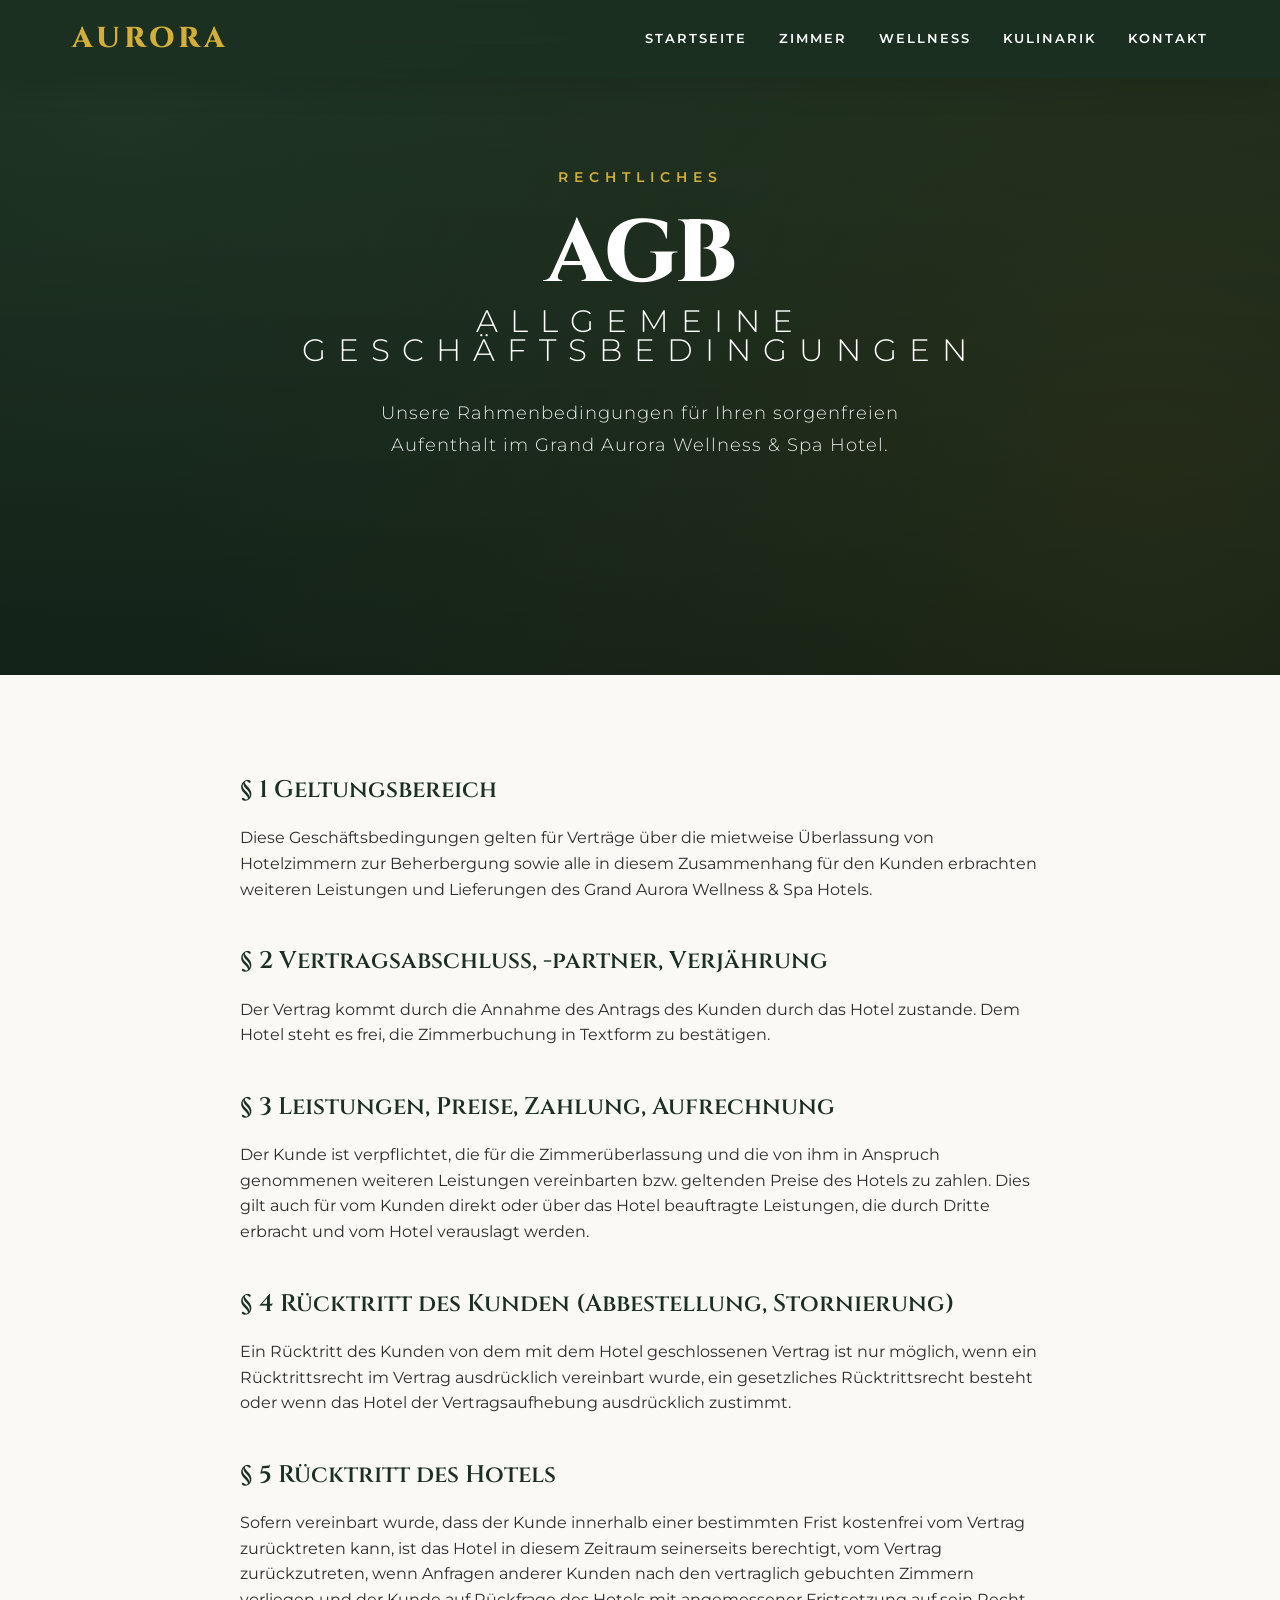
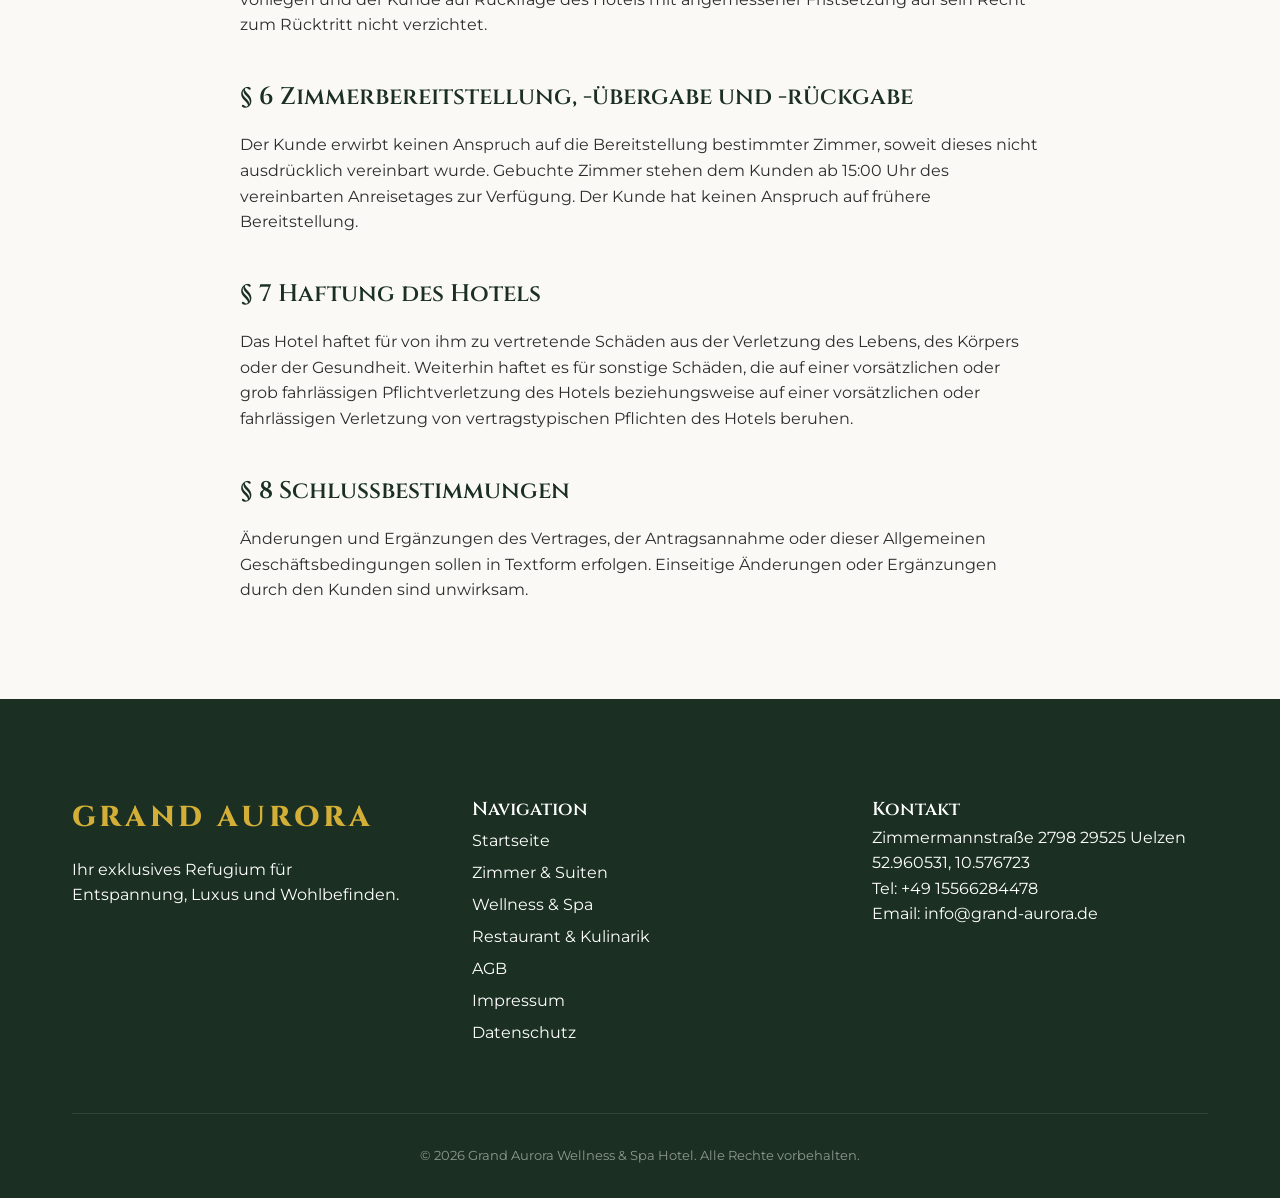
==== agb.html @ c6004ef4 "Refactor: Enhance wellness page, contact form, and global footer consistency" ====
<!DOCTYPE html>
<html lang="de">

<head>
    <meta charset="UTF-8">
    <meta name="viewport" content="width=device-width, initial-scale=1.0">
    <title>AGB | Grand Aurora Wellness & Spa Hotel</title>
    <link rel="stylesheet" href="index.css">
    <link rel="icon" href="favicon.png" type="image/png">
</head>

<body>
    <header id="main-header" class="scrolled">
        <div class="container nav-container">
            <a href="index.html" class="logo">Aurora</a>
            <nav class="nav-links">
                <a href="index.html">Startseite</a>
                <a href="rooms.html">Zimmer</a>
                <a href="spa.html">Wellness</a>
                <a href="dining.html">Kulinarik</a>
                <a href="contact.html">Kontakt</a>
            </nav>
        </div>
    </header>

    <main>
        <section class="modern-hero">
            <div class="hero-visual-bg" style="background-image: url('hotel_lobby_luxury.png');"></div>
            <div class="modern-hero-content">
                <span class="hero-tagline">Rechtliches</span>
                <h1 class="hero-title-main">AGB<span>Allgemeine Geschäftsbedingungen</span></h1>
                <p class="hero-description-creative">Unsere Rahmenbedingungen für Ihren sorgenfreien Aufenthalt im Grand Aurora Wellness & Spa Hotel.</p>
            </div>
        </section>

        <section class="section container">
            <div class="fade-up" style="max-width: 800px; margin: 0 auto;">
                <h2 style="margin-bottom: var(--spacing-sm); color: var(--primary-color);">§ 1 Geltungsbereich</h2>
                <p>Diese Geschäftsbedingungen gelten für Verträge über die mietweise Überlassung von Hotelzimmern zur Beherbergung sowie alle in diesem Zusammenhang für den Kunden erbrachten weiteren Leistungen und Lieferungen des Grand Aurora Wellness & Spa Hotels.</p>

                <h2 style="margin: 2.5rem 0 1rem; color: var(--primary-color);">§ 2 Vertragsabschluss, -partner, Verjährung</h2>
                <p>Der Vertrag kommt durch die Annahme des Antrags des Kunden durch das Hotel zustande. Dem Hotel steht es frei, die Zimmerbuchung in Textform zu bestätigen.</p>

                <h2 style="margin: 2.5rem 0 1rem; color: var(--primary-color);">§ 3 Leistungen, Preise, Zahlung, Aufrechnung</h2>
                <p>Der Kunde ist verpflichtet, die für die Zimmerüberlassung und die von ihm in Anspruch genommenen weiteren Leistungen vereinbarten bzw. geltenden Preise des Hotels zu zahlen. Dies gilt auch für vom Kunden direkt oder über das Hotel beauftragte Leistungen, die durch Dritte erbracht und vom Hotel verauslagt werden.</p>

                <h2 style="margin: 2.5rem 0 1rem; color: var(--primary-color);">§ 4 Rücktritt des Kunden (Abbestellung, Stornierung)</h2>
                <p>Ein Rücktritt des Kunden von dem mit dem Hotel geschlossenen Vertrag ist nur möglich, wenn ein Rücktrittsrecht im Vertrag ausdrücklich vereinbart wurde, ein gesetzliches Rücktrittsrecht besteht oder wenn das Hotel der Vertragsaufhebung ausdrücklich zustimmt.</p>

                <h2 style="margin: 2.5rem 0 1rem; color: var(--primary-color);">§ 5 Rücktritt des Hotels</h2>
                <p>Sofern vereinbart wurde, dass der Kunde innerhalb einer bestimmten Frist kostenfrei vom Vertrag zurücktreten kann, ist das Hotel in diesem Zeitraum seinerseits berechtigt, vom Vertrag zurückzutreten, wenn Anfragen anderer Kunden nach den vertraglich gebuchten Zimmern vorliegen und der Kunde auf Rückfrage des Hotels mit angemessener Fristsetzung auf sein Recht zum Rücktritt nicht verzichtet.</p>

                <h2 style="margin: 2.5rem 0 1rem; color: var(--primary-color);">§ 6 Zimmerbereitstellung, -übergabe und -rückgabe</h2>
                <p>Der Kunde erwirbt keinen Anspruch auf die Bereitstellung bestimmter Zimmer, soweit dieses nicht ausdrücklich vereinbart wurde. Gebuchte Zimmer stehen dem Kunden ab 15:00 Uhr des vereinbarten Anreisetages zur Verfügung. Der Kunde hat keinen Anspruch auf frühere Bereitstellung.</p>

                <h2 style="margin: 2.5rem 0 1rem; color: var(--primary-color);">§ 7 Haftung des Hotels</h2>
                <p>Das Hotel haftet für von ihm zu vertretende Schäden aus der Verletzung des Lebens, des Körpers oder der Gesundheit. Weiterhin haftet es für sonstige Schäden, die auf einer vorsätzlichen oder grob fahrlässigen Pflichtverletzung des Hotels beziehungsweise auf einer vorsätzlichen oder fahrlässigen Verletzung von vertragstypischen Pflichten des Hotels beruhen.</p>
                
                <h2 style="margin: 2.5rem 0 1rem; color: var(--primary-color);">§ 8 Schlussbestimmungen</h2>
                <p>Änderungen und Ergänzungen des Vertrages, der Antragsannahme oder dieser Allgemeinen Geschäftsbedingungen sollen in Textform erfolgen. Einseitige Änderungen oder Ergänzungen durch den Kunden sind unwirksam.</p>
            </div>
        </section>
    </main>

    <footer>
        <div class="container">
            <div class="footer-grid">
                <div class="footer-info">
                    <h3 class="logo">GRAND AURORA</h3>
                    <p>Ihr exklusives Refugium für Entspannung, Luxus und Wohlbefinden.</p>
                </div>
                <div>
                    <h3>Navigation</h3>
                    <ul style="line-height: 2;">
                        <li><a href="index.html">Startseite</a></li>
                        <li><a href="rooms.html">Zimmer & Suiten</a></li>
                        <li><a href="spa.html">Wellness & Spa</a></li>
                        <li><a href="dining.html">Restaurant & Kulinarik</a></li>
                        <li><a href="agb.html">AGB</a></li>
                        <li><a href="impressum.html">Impressum</a></li>
                        <li><a href="datenschutz.html">Datenschutz</a></li>
                    </ul>
                </div>
                <div>
                    <h3>Kontakt</h3>
                    <p>Zimmermannstraße 2798 29525 Uelzen 52.960531, 10.576723</p>
                    <p>Tel: +49 15566284478</p>
                    <p>Email: info@grand-aurora.de</p>
                </div>
            </div>
            <div class="copyright">
                &copy; 2026 Grand Aurora Wellness & Spa Hotel. Alle Rechte vorbehalten.
            </div>
        </div>
    </footer>

    <script>
        const observer = new IntersectionObserver((entries) => {
            entries.forEach(entry => {
                if (entry.isIntersecting) {
                    entry.target.classList.add('visible');
                }
            });
        }, { threshold: 0.1 });

        document.querySelectorAll('.fade-up').forEach(el => observer.observe(el));
    </script>
</body>

</html>
---- index.css ----
@import url('https://fonts.googleapis.com/css2?family=Cinzel:wght@400..900&family=Playfair+Display:ital,wght@0,400..900;1,400..900&family=Montserrat:ital,wght@0,100..900;1,100..900&display=swap');

:root {
    /* Color Palette */
    --primary-color: #1B3022;      /* Deep Aurora Green */
    --secondary-color: #D4AF37;    /* Classic Gold */
    --bg-color: #FAF9F6;           /* Off-White / Creme */
    --accent-color: #2C4A34;       /* Forest Green */
    --text-color: #2D2D2D;
    --text-light: #666666;
    --white: #FFFFFF;
    
    /* Typography */
    --font-heading: 'Cinzel', serif;
    --font-body: 'Montserrat', sans-serif;
    
    /* Spacing & Transitions */
    --spacing-xs: 0.5rem;
    --spacing-sm: 1rem;
    --spacing-md: 2rem;
    --spacing-lg: 4rem;
    --spacing-xl: 6rem;
    --transition: all 0.4s cubic-bezier(0.165, 0.84, 0.44, 1);
    --glass-bg: rgba(255, 255, 255, 0.1);
    --glass-border: rgba(255, 255, 255, 0.2);
}

* {
    margin: 0;
    padding: 0;
    box-sizing: border-box;
}

html {
    scroll-behavior: smooth;
}

body {
    background-color: var(--bg-color);
    color: var(--text-color);
    font-family: var(--font-body);
    line-height: 1.6;
    overflow-x: hidden;
}

h1, h2, h3, h4, .serif {
    font-family: var(--font-heading);
    font-weight: 600;
}

a {
    text-decoration: none;
    color: inherit;
    transition: var(--transition);
}

ul {
    list-style: none;
}

img {
    max-width: 100%;
    display: block;
}

/* Reusable Layout Components */
.container {
    max-width: 1200px;
    margin: 0 auto;
    padding: 0 var(--spacing-md);
}

.section {
    padding: var(--spacing-xl) 0;
}

/* Premium Button Style */
.btn {
    display: inline-block;
    padding: 1rem 2.5rem;
    font-family: var(--font-body);
    font-weight: 600;
    text-transform: uppercase;
    letter-spacing: 2px;
    border: 1px solid var(--secondary-color);
    background: transparent;
    color: var(--text-color);
    cursor: pointer;
    transition: var(--transition);
    position: relative;
    overflow: hidden;
    z-index: 1;
}

.btn::before {
    content: '';
    position: absolute;
    top: 0;
    left: -100%;
    width: 100%;
    height: 100%;
    background: var(--secondary-color);
    transition: var(--transition);
    z-index: -1;
}

.btn:hover {
    color: var(--white);
}

.btn:hover::before {
    left: 0;
}

.btn-primary {
    background: var(--primary-color);
    color: var(--white);
    border-color: var(--primary-color);
}

.btn-primary::before {
    background: var(--secondary-color);
}

/* Navigation Styles - Redesigned */
header {
    position: fixed;
    top: 0;
    left: 0;
    width: 100%;
    z-index: 1000;
    background: transparent;
    transition: var(--transition);
    padding: var(--spacing-md) 0;
}

header.scrolled {
    background: rgba(27, 48, 34, 0.9);
    backdrop-filter: blur(20px);
    -webkit-backdrop-filter: blur(20px);
    padding: var(--spacing-sm) 0;
    box-shadow: 0 10px 30px rgba(0,0,0,0.1);
}

.nav-container {
    display: flex;
    justify-content: space-between;
    align-items: center;
}

.logo {
    font-family: var(--font-heading);
    font-size: 1.8rem;
    font-weight: 800;
    color: var(--secondary-color);
    letter-spacing: 4px;
    text-transform: uppercase;
}

.nav-links {
    display: flex;
    gap: var(--spacing-md);
    align-items: center;
}

.nav-links a {
    color: var(--white);
    font-size: 0.8rem;
    font-weight: 600;
    letter-spacing: 2px;
    text-transform: uppercase;
    position: relative;
    padding: 5px 0;
}

/* Removed nav-cta and btn-nav styles */

/* --- Modern Creative Hero (Aurora Luminescence) --- */
.modern-hero {
    height: 75vh;
    display: flex;
    align-items: center;
    justify-content: center;
    position: relative;
    color: var(--white);
    overflow: hidden;
    background-color: var(--primary-color);
}

/* Dynamic Aurora Background */
.modern-hero::before {
    content: '';
    position: absolute;
    top: -50%;
    left: -50%;
    width: 200%;
    height: 200%;
    background: radial-gradient(circle at 30% 30%, rgba(44, 74, 52, 0.8) 0%, transparent 50%),
                radial-gradient(circle at 70% 60%, rgba(212, 175, 55, 0.15) 0%, transparent 50%),
                radial-gradient(circle at 40% 80%, rgba(27, 48, 34, 0.9) 0%, transparent 60%);
    animation: aurora-flow 20s infinite alternate ease-in-out;
    z-index: 1;
}

@keyframes aurora-flow {
    0% { transform: rotate(0deg) scale(1); }
    100% { transform: rotate(5deg) scale(1.1); }
}

.modern-hero::after {
    content: '';
    position: absolute;
    top: 0;
    left: 0;
    width: 100%;
    height: 100%;
    background: linear-gradient(to bottom, rgba(0,0,0,0.2), rgba(0,0,0,0.4));
    z-index: 2;
}

.hero-visual-bg {
    position: absolute;
    top: 0;
    left: 0;
    width: 100%;
    height: 100%;
    background-size: cover;
    background-position: center;
    z-index: 0;
    opacity: 0.6;
    filter: brightness(0.8);
    transition: transform 8s ease-out;
}

.modern-hero:hover .hero-visual-bg {
    transform: scale(1.05);
}

.modern-hero-content {
    position: relative;
    z-index: 10;
    text-align: center;
    max-width: 1000px;
    padding: var(--spacing-md);
}

.hero-tagline {
    font-family: var(--font-body);
    font-size: 0.9rem;
    font-weight: 600;
    letter-spacing: 6px;
    text-transform: uppercase;
    color: var(--secondary-color);
    margin-bottom: 1.5rem;
    display: block;
    animation: fadeInDown 1s ease;
}

.hero-title-main {
    font-size: clamp(3rem, 8vw, 5.5rem);
    line-height: 0.95;
    margin-bottom: 2rem;
    text-transform: uppercase;
    letter-spacing: -2px;
    font-weight: 800;
}

.hero-title-main span {
    display: block;
    font-family: var(--font-body);
    font-weight: 300;
    font-size: 0.35em;
    letter-spacing: 12px;
    margin-top: 10px;
}

.hero-description-creative {
    font-size: 1.1rem;
    max-width: 600px;
    margin: 0 auto 3rem;
    font-weight: 300;
    letter-spacing: 1px;
    opacity: 0.9;
    line-height: 1.8;
}

/* Hero Particles Decoration */
.hero-deco {
    position: absolute;
    width: 100%;
    height: 100%;
    pointer-events: none;
    z-index: 3;
}

.particle {
    position: absolute;
    background: var(--white);
    border-radius: 50%;
    opacity: 0.3;
}

@keyframes fadeInDown {
    from { opacity: 0; transform: translateY(-20px); }
    to { opacity: 1; transform: translateY(0); }
}

/* Animations */
.fade-up {
    opacity: 0;
    transform: translateY(30px);
    transition: var(--transition);
}

.fade-up.visible {
    opacity: 1;
    transform: translateY(0);
}

/* Footer */
footer {
    background: var(--primary-color);
    color: var(--white);
    padding: var(--spacing-xl) 0 var(--spacing-md);
}

.footer-grid {
    display: grid;
    grid-template-columns: repeat(auto-fit, minmax(200px, 1fr));
    gap: var(--spacing-lg);
    margin-bottom: var(--spacing-lg);
}

.footer-info h3 {
    color: var(--secondary-color);
    margin-bottom: var(--spacing-sm);
}

.copyright {
    text-align: center;
    border-top: 1px solid rgba(255,255,255,0.1);
    padding-top: var(--spacing-md);
    font-size: 0.8rem;
    color: rgba(255,255,255,0.5);
}

/* Mobile Responsiveness */
@media (max-width: 992px) {
    .container {
        padding: 0 var(--spacing-sm);
    }
    
    .hero h1 {
        font-size: 3rem;
    }
    
    .section {
        padding: var(--spacing-lg) 0;
    }
}

@media (max-width: 768px) {
    .nav-links {
        display: none; /* In a real app, implement hamburger menu here */
    }
    
    .hero h1 {
        font-size: 2.5rem;
    }
    
    h2 {
        font-size: 2rem !important;
    }
    
    /* Responsive Grids */
    div[style*="grid-template-columns: 1fr 1fr"],
    div[style*="grid-template-columns: 1fr 1.2fr"],
    .room-card,
    .contact-grid {
        grid-template-columns: 1fr !important;
        gap: var(--spacing-md) !important;
        direction: ltr !important;
    }
    
    .room-card div:nth-child(even) .room-info {
        direction: ltr !important;
    }

    img[style*="box-shadow: 20px 20px 0 var(--secondary-color)"] {
        box-shadow: 10px 10px 0 var(--secondary-color) !important;
    }
    
    .dining-layout {
        display: block !important;
    }
    
    .menu-preview {
        margin-top: var(--spacing-md);
        padding: var(--spacing-md);
    }
}

/* --- Interactive 3D Highlight Cards --- */
.highlights-grid {
    display: grid;
    grid-template-columns: repeat(auto-fit, minmax(300px, 1fr));
    gap: var(--spacing-lg);
    margin-top: var(--spacing-lg);
    perspective: 1200px;
}

.card-tilt-wrapper {
    position: relative;
    height: 400px;
    cursor: pointer;
}

.card-tilt {
    position: relative;
    width: 100%;
    height: 100%;
    background-size: cover;
    background-position: center;
    border-radius: 4px;
    transform-style: preserve-3d;
    transition: transform 0.1s ease, box-shadow 0.4s ease;
    display: flex;
    flex-direction: column;
    justify-content: flex-end;
    padding: var(--spacing-md);
    overflow: hidden;
    box-shadow: 0 15px 35px rgba(0,0,0,0.2);
}

.card-tilt::before {
    content: '';
    position: absolute;
    top: 0; left: 0; width: 100%; height: 100%;
    background: linear-gradient(to top, rgba(27, 48, 34, 0.9) 0%, rgba(27, 48, 34, 0.2) 60%, transparent 100%);
    z-index: 1;
}

.card-tilt-content {
    position: relative;
    z-index: 2;
    transform: translateZ(50px); /* 3D pop effect */
    color: var(--white);
}

.card-tilt-content h3 {
    color: var(--secondary-color);
    margin-bottom: 0.5rem;
    font-size: 1.5rem;
}

.card-tilt:hover {
    box-shadow: 0 30px 60px rgba(0,0,0,0.4), 0 0 40px rgba(212, 175, 55, 0.2);
}

/* Info Popup Styling */
.card-popup-overlay {
    position: fixed;
    top: 0; left: 0; width: 100%; height: 100%;
    background: rgba(0, 0, 0, 0.8);
    backdrop-filter: blur(8px);
    display: flex;
    align-items: center;
    justify-content: center;
    z-index: 2000;
    opacity: 0;
    visibility: hidden;
    transition: all 0.4s ease;
}

.card-popup-overlay.active {
    opacity: 1;
    visibility: visible;
}

.card-popup {
    background: var(--bg-color);
    padding: var(--spacing-lg);
    border-radius: 2px;
    max-width: 500px;
    width: 90%;
    text-align: center;
    position: relative;
    border-top: 4px solid var(--secondary-color);
    transform: translateY(30px);
    transition: transform 0.4s ease;
}

.card-popup-overlay.active .card-popup {
    transform: translateY(0);
}

.card-popup h3 {
    color: var(--primary-color);
    margin-bottom: 1rem;
    font-size: 2rem;
}

.card-popup p {
    margin-bottom: 2rem;
    color: var(--text-color);
}

.card-popup .btn {
    padding: 0.8rem 2rem;
}

/* --- Kulinarische Kunst Creative Redesign --- */
.creative-dining-section {
    position: relative;
    overflow: hidden;
    padding: var(--spacing-xl) 0;
    background: linear-gradient(135deg, #ffffff 0%, #faf9f6 100%);
}

.creative-dining-layout {
    display: grid;
    grid-template-columns: 1fr 1fr;
    gap: var(--spacing-xl);
    align-items: center;
}

@media (max-width: 992px) {
    .creative-dining-layout {
        grid-template-columns: 1fr;
    }
}

.dining-content-wrapper {
    position: relative;
    z-index: 2;
}

.creative-dining-title {
    font-size: clamp(2.5rem, 5vw, 3.5rem) !important;
    color: var(--primary-color) !important;
    margin-bottom: 0.5rem !important;
    line-height: 1.1;
    position: relative;
}

.title-underline {
    width: 60px;
    height: 3px;
    background: var(--secondary-color);
    margin-bottom: var(--spacing-md);
    position: relative;
}
.title-underline::after {
    content: '';
    position: absolute;
    top: 0;
    left: 70px;
    width: 15px;
    height: 3px;
    background: var(--secondary-color);
    opacity: 0.5;
}

.dining-intro {
    font-size: 1.15rem;
    color: var(--primary-color);
    font-weight: 500;
    margin-bottom: 1.5rem;
    line-height: 1.8;
}

.dining-text {
    color: var(--text-light);
    margin-bottom: 2rem;
    line-height: 1.8;
}

.dining-images-creative {
    position: relative;
    margin-top: var(--spacing-lg);
    height: 400px;
}

.img-frame {
    position: absolute;
    border-radius: 4px;
    overflow: hidden;
    box-shadow: 0 20px 40px rgba(0, 0, 0, 0.15);
    transition: transform 0.5s cubic-bezier(0.165, 0.84, 0.44, 1);
}

.img-main {
    top: 0;
    left: 0;
    width: 70%;
    height: 300px;
    z-index: 2;
}

.img-main img {
    width: 100%;
    height: 100%;
    object-fit: cover;
    transition: transform 0.7s ease;
}

.img-main:hover img {
    transform: scale(1.05);
}

.img-offset {
    bottom: 20px;
    right: 0;
    width: 50%;
    height: 250px;
    z-index: 3;
    border: 8px solid #ffffff;
}

.img-offset img {
    width: 100%;
    height: 100%;
    object-fit: cover;
}

.gold-accent-square {
    position: absolute;
    top: -20px;
    right: 20%;
    width: 150px;
    height: 150px;
    border: 2px solid var(--secondary-color);
    z-index: 1;
    transform: rotate(15deg);
    opacity: 0.5;
}

/* Menu Preview Redesign */
.creative-menu-preview {
    position: relative;
    padding: var(--spacing-md);
    perspective: 1000px;
}

.menu-board-inner {
    background: #fff;
    padding: 3rem 2rem;
    position: relative;
    box-shadow: 0 30px 60px rgba(0, 0, 0, 0.08);
    border: 1px solid rgba(212, 175, 55, 0.2);
    border-radius: 4px;
    background-image: linear-gradient(to bottom, #ffffff, #faf9f6);
    z-index: 2;
    transition: transform 0.4s ease;
}

.menu-board-inner::before {
    content: '';
    position: absolute;
    top: 10px; left: 10px; right: 10px; bottom: 10px;
    border: 1px solid var(--secondary-color);
    opacity: 0.3;
    pointer-events: none;
    border-radius: 2px;
}

.menu-board-inner:hover {
    transform: translateY(-5px);
    box-shadow: 0 40px 80px rgba(0, 0, 0, 0.12);
}

.menu-board-title {
    text-align: center;
    font-size: 2.2rem;
    color: var(--primary-color);
    margin-bottom: 0.5rem;
    text-transform: uppercase;
    letter-spacing: 2px;
}

.menu-board-divider {
    text-align: center;
    color: var(--secondary-color);
    margin-bottom: 2rem;
    font-size: 1.2rem;
    position: relative;
}

.menu-board-divider::before,
.menu-board-divider::after {
    content: '';
    position: absolute;
    top: 50%;
    width: 30%;
    height: 1px;
    background: var(--secondary-color);
    opacity: 0.5;
}

.menu-board-divider::before { left: 10%; }
.menu-board-divider::after { right: 10%; }

.creative-category {
    margin-bottom: 2rem;
    text-align: center;
}

.creative-category h3 {
    color: var(--secondary-color);
    font-size: 1rem;
    letter-spacing: 4px;
    text-transform: uppercase;
    margin-bottom: 1.5rem;
    display: inline-block;
    border-bottom: none;
    padding-bottom: 0;
}

.creative-category .menu-item {
    margin-bottom: 1.2rem;
    transition: transform 0.3s ease;
}

.creative-category .menu-item:hover {
    transform: scale(1.02);
}

.creative-category .menu-item h4 {
    font-size: 1.2rem;
    color: var(--primary-color);
    margin-bottom: 0.3rem;
}

.creative-category .menu-item p {
    color: var(--text-light);
    font-style: italic;
    font-size: 0.9rem;
}

/* Background floating abstract elements */
.creative-dining-section::after {
    content: '';
    position: absolute;
    width: 600px;
    height: 600px;
    background: radial-gradient(circle, rgba(212, 175, 55, 0.05) 0%, transparent 70%);
    top: -100px;
    right: -200px;
    border-radius: 50%;
    pointer-events: none;
    z-index: 1;
}

.creative-dining-section::before {
    content: '';
    position: absolute;
    width: 400px;
    height: 400px;
    background: radial-gradient(circle, rgba(27, 48, 34, 0.03) 0%, transparent 70%);
    bottom: -50px;
    left: -100px;
    border-radius: 50%;
    pointer-events: none;
    z-index: 1;
}
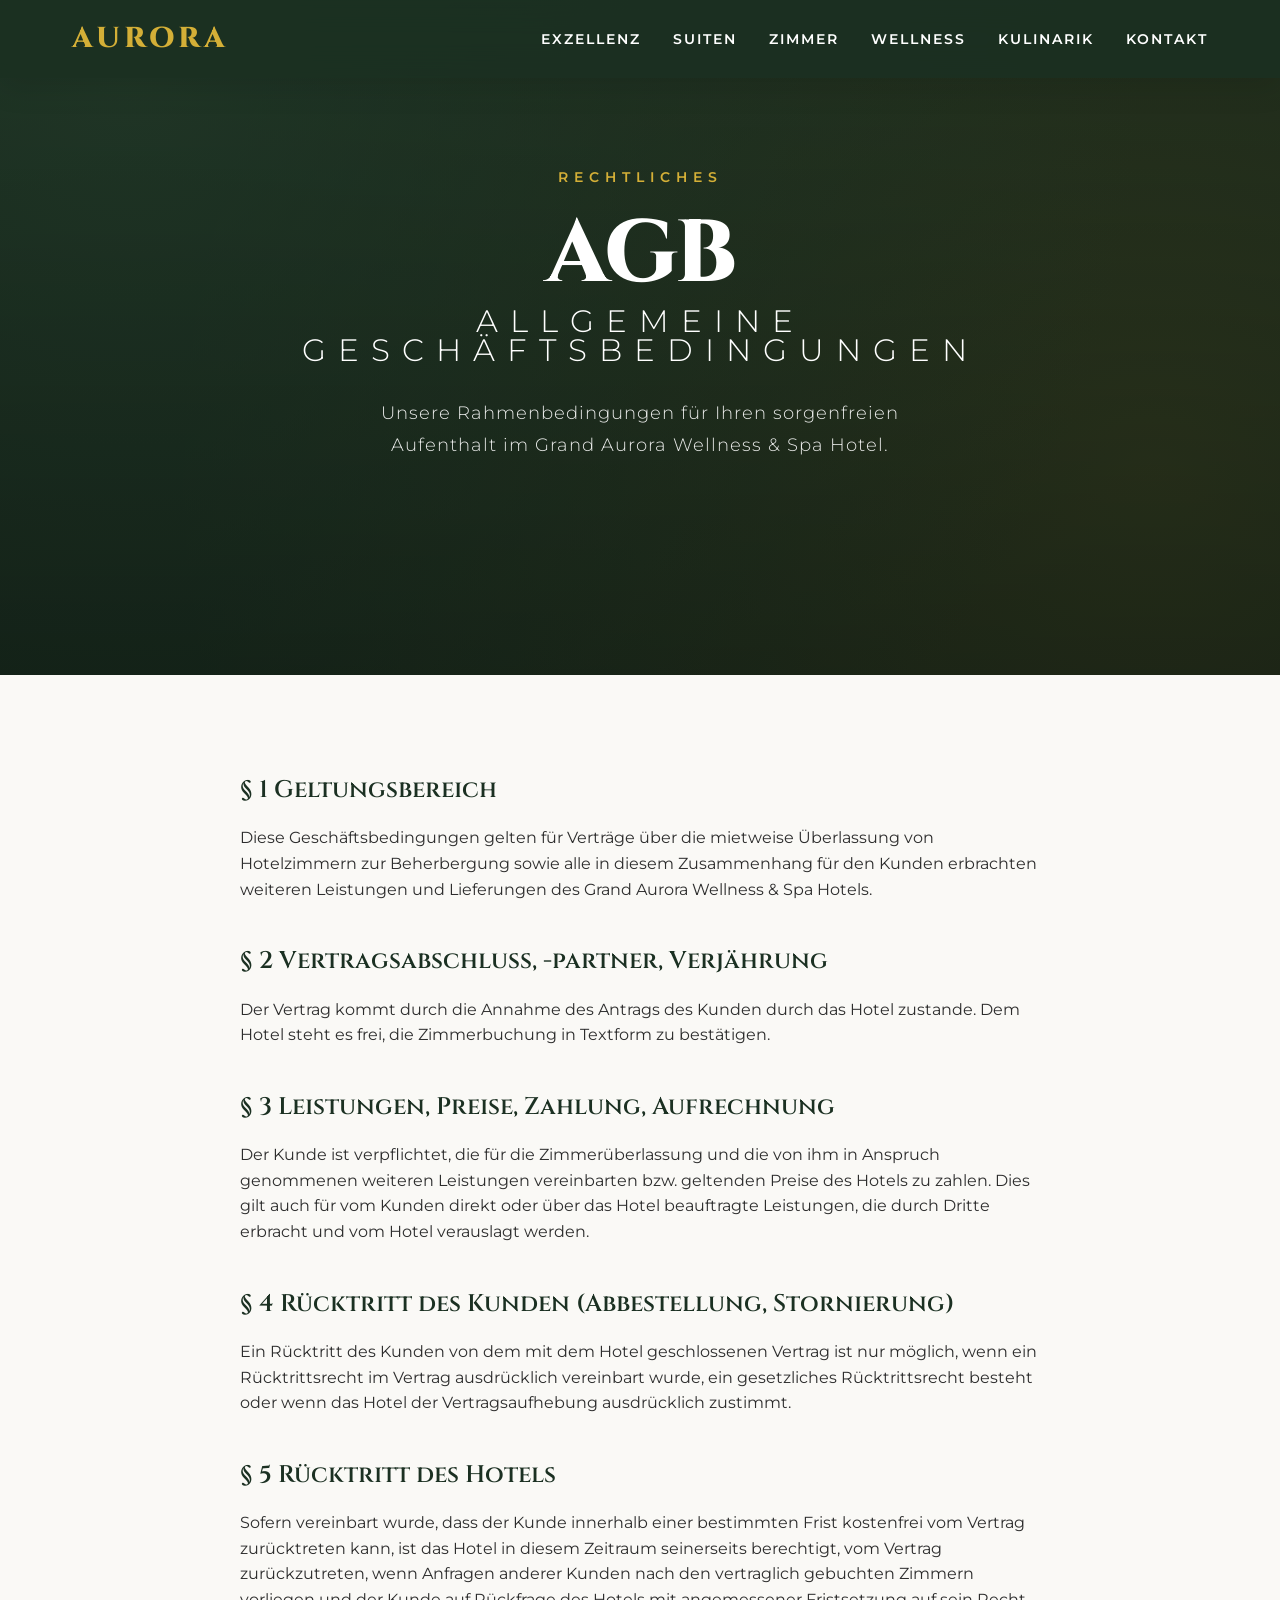
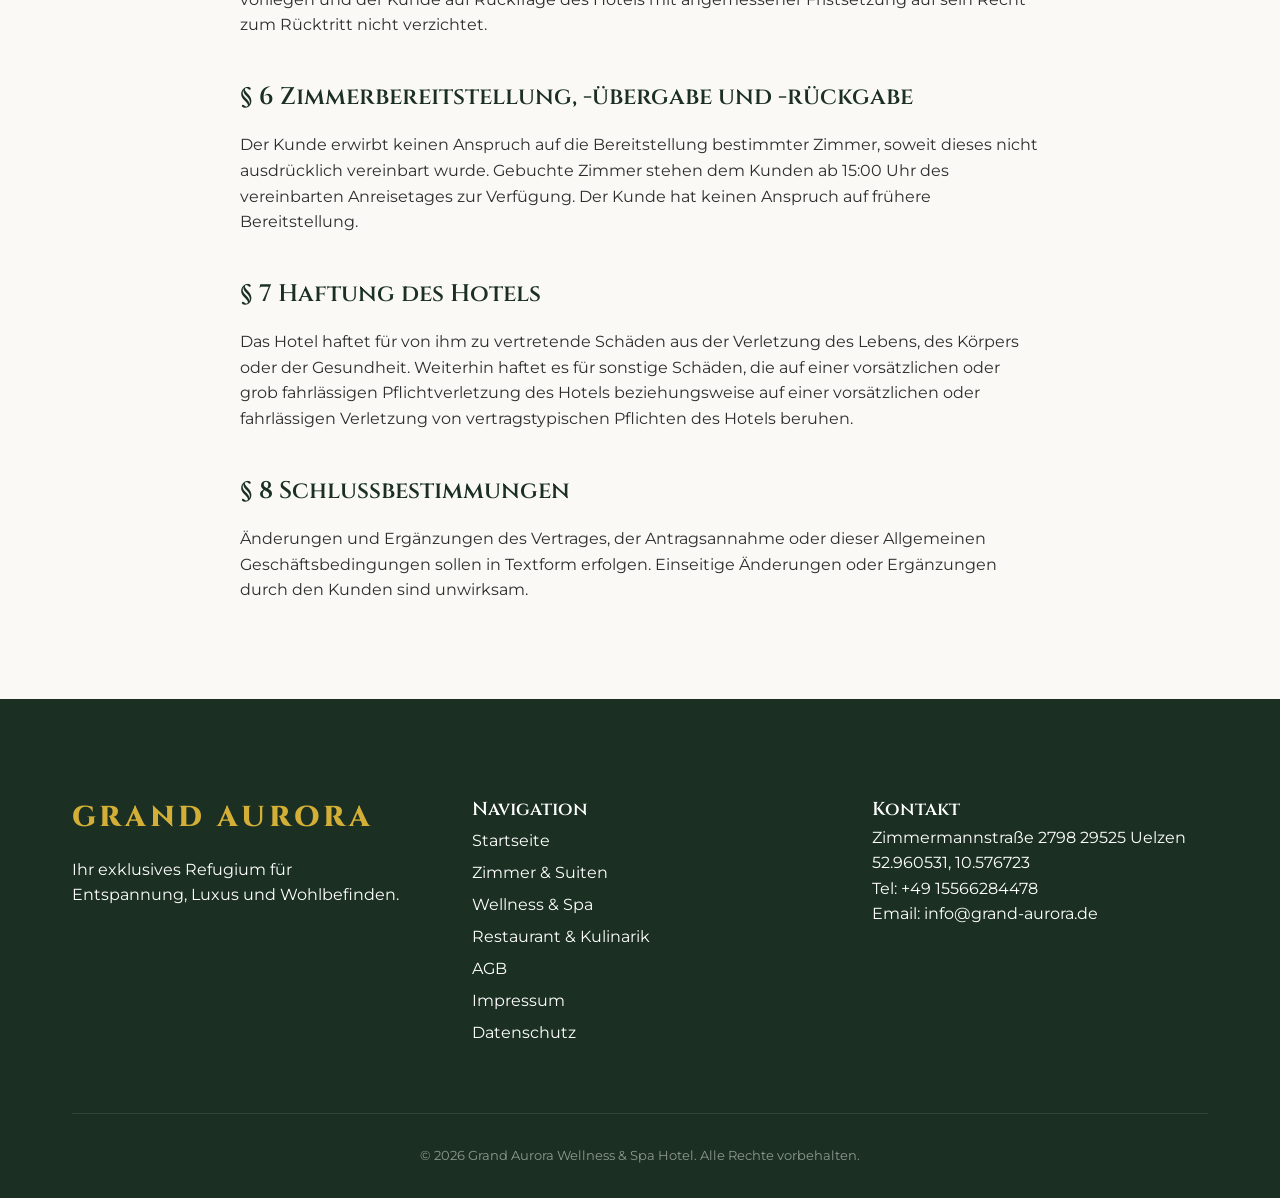
==== commit 49513b34: "Update navigation bar across all pages" ====
--- a/agb.html
+++ b/agb.html
@@ -13,8 +13,9 @@
     <header id="main-header" class="scrolled">
         <div class="container nav-container">
             <a href="index.html" class="logo">Aurora</a>
-            <nav class="nav-links">
-                <a href="index.html">Startseite</a>
+            <nav class="navbar">
+                <a href="index.html">Exzellenz</a>
+                <a href="rooms.html">Suiten</a>
                 <a href="rooms.html">Zimmer</a>
                 <a href="spa.html">Wellness</a>
                 <a href="dining.html">Kulinarik</a>
--- a/index.css
+++ b/index.css
@@ -157,20 +157,43 @@
     text-transform: uppercase;
 }
 
-.nav-links {
+.navbar {
     display: flex;
-    gap: var(--spacing-md);
+    justify-content: center;
     align-items: center;
-}
-
-.nav-links a {
+    gap: 2rem; /* Abstand zwischen den Menüpunkten */
+    flex-wrap: wrap; /* verhindert Überlappung */
+}
+
+.navbar a {
     color: var(--white);
-    font-size: 0.8rem;
+    font-size: 14px;
     font-weight: 600;
     letter-spacing: 2px;
     text-transform: uppercase;
+    white-space: nowrap; /* verhindert Umbruch innerhalb eines Wortes */
     position: relative;
     padding: 5px 0;
+}
+
+/* Für Laptop (z. B. 1024px – 1440px) */
+@media (max-width: 1200px) {
+    .navbar {
+        gap: 1.2rem; /* etwas enger */
+    }
+    .navbar a {
+        font-size: 13px;
+    }
+}
+
+/* Für kleinere Laptops */
+@media (max-width: 1024px) {
+    .navbar {
+        gap: 1rem;
+    }
+    .navbar a {
+        font-size: 12px;
+    }
 }
 
 /* Removed nav-cta and btn-nav styles */
@@ -360,7 +383,7 @@
 }
 
 @media (max-width: 768px) {
-    .nav-links {
+    .navbar {
         display: none; /* In a real app, implement hamburger menu here */
     }
     
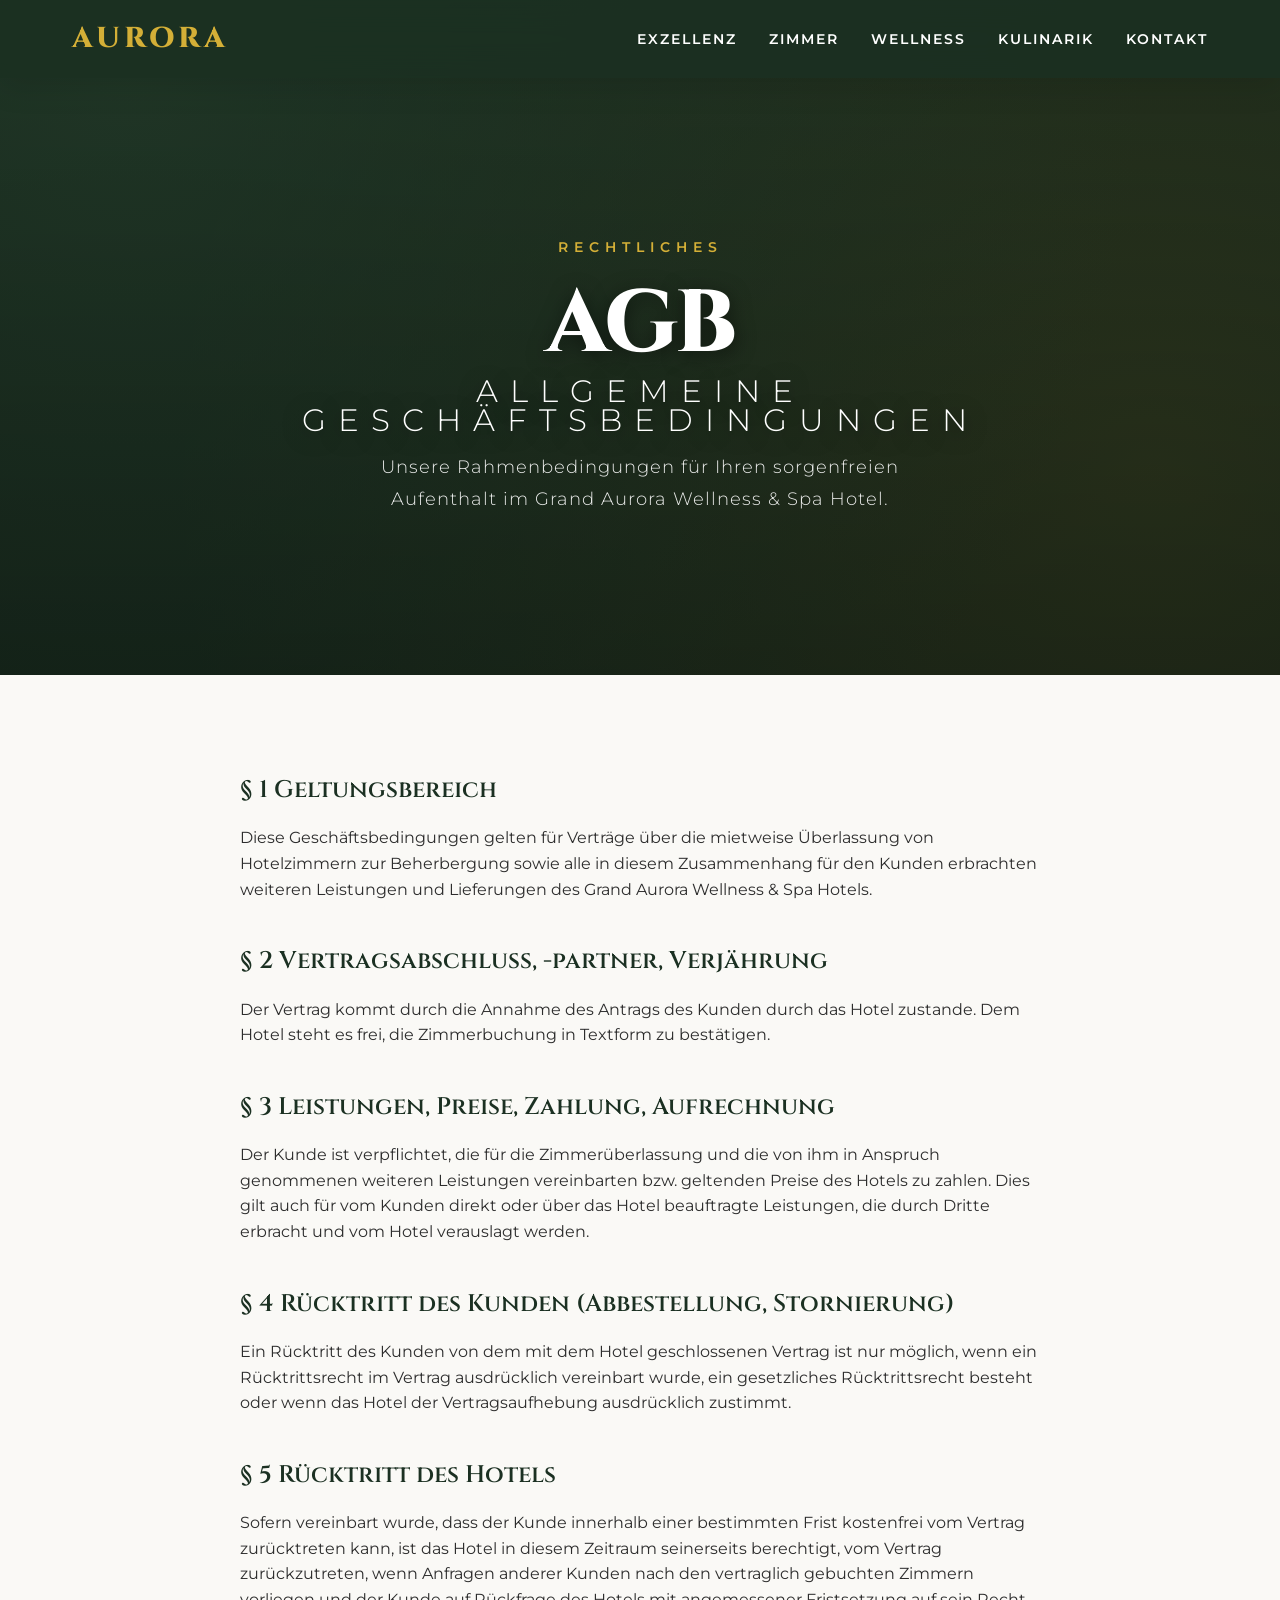
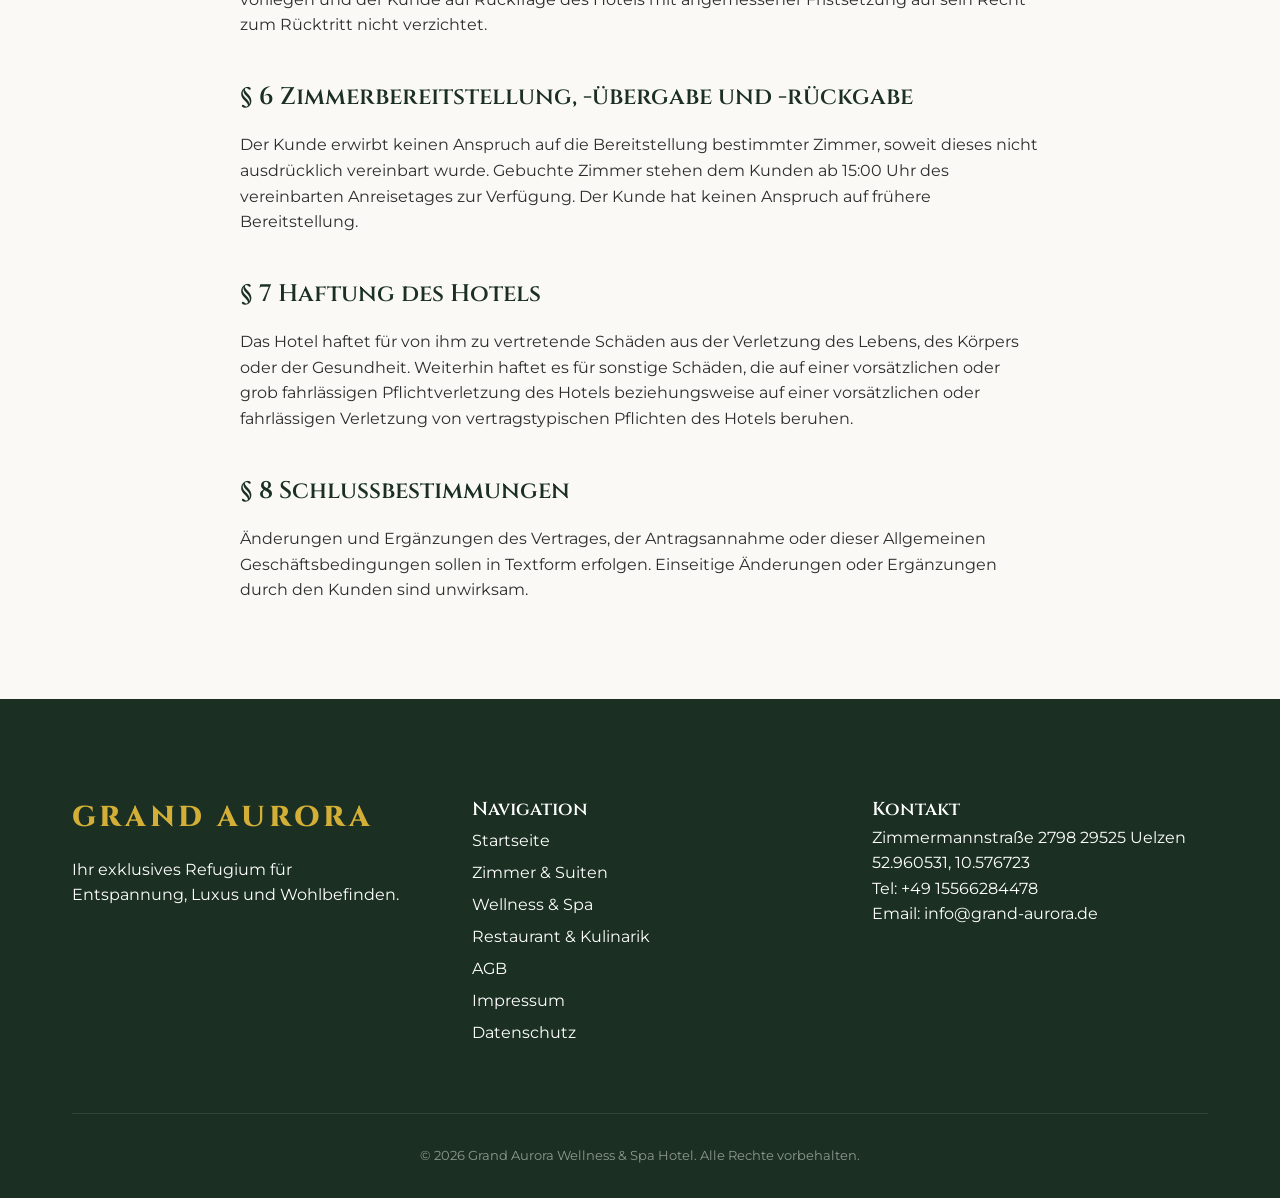
==== commit 472046aa: "Remove Suiten link from header" ====
--- a/agb.html
+++ b/agb.html
@@ -15,7 +15,6 @@
             <a href="index.html" class="logo">Aurora</a>
             <nav class="navbar">
                 <a href="index.html">Exzellenz</a>
-                <a href="rooms.html">Suiten</a>
                 <a href="rooms.html">Zimmer</a>
                 <a href="spa.html">Wellness</a>
                 <a href="dining.html">Kulinarik</a>
--- a/index.css
+++ b/index.css
@@ -265,6 +265,7 @@
     text-align: center;
     max-width: 1000px;
     padding: var(--spacing-md);
+    margin-top: 100px; /* Schiebt den Inhalt unter den Navbar-Header */
 }
 
 .hero-tagline {
@@ -274,6 +275,7 @@
     letter-spacing: 6px;
     text-transform: uppercase;
     color: var(--secondary-color);
+    margin-top: 1.5rem;
     margin-bottom: 1.5rem;
     display: block;
     animation: fadeInDown 1s ease;
@@ -282,10 +284,11 @@
 .hero-title-main {
     font-size: clamp(3rem, 8vw, 5.5rem);
     line-height: 0.95;
-    margin-bottom: 2rem;
+    margin-bottom: 1rem;
     text-transform: uppercase;
     letter-spacing: -2px;
     font-weight: 800;
+    text-shadow: 0 4px 20px rgba(0, 0, 0, 0.5); /* Macht den Text sauber erkennbar */
 }
 
 .hero-title-main span {
@@ -786,3 +789,84 @@
     pointer-events: none;
     z-index: 1;
 }
+
+/* --- Elegant CTA Section Redesign --- */
+.elegant-cta-container {
+    display: grid;
+    grid-template-columns: 1fr 1fr;
+    gap: 4rem;
+    align-items: center;
+    background: linear-gradient(135deg, rgba(27, 48, 34, 0.04) 0%, transparent 100%);
+    border: 1px solid rgba(212, 175, 55, 0.15);
+    padding: 4rem;
+    border-radius: 8px;
+    position: relative;
+    overflow: hidden;
+}
+
+.elegant-cta-container::before {
+    content: '';
+    position: absolute;
+    top: 0; left: 0;
+    width: 6px;
+    height: 100%;
+    background: var(--secondary-color);
+}
+
+.cta-subtitle {
+    font-family: var(--font-body);
+    font-size: 0.85rem;
+    font-weight: 600;
+    letter-spacing: 4px;
+    text-transform: uppercase;
+    color: var(--secondary-color);
+    margin-bottom: 1rem;
+    display: block;
+}
+
+.cta-title {
+    font-size: 3.2rem;
+    color: var(--primary-color);
+    margin-bottom: 1.5rem;
+    line-height: 1.1;
+    font-weight: 800;
+}
+
+.cta-desc {
+    font-size: 1.15rem;
+    color: var(--text-light);
+    line-height: 1.8;
+}
+
+.elegant-cta-image-wrapper {
+    position: relative;
+    border-radius: 8px;
+    overflow: hidden;
+    box-shadow: 0 20px 40px rgba(0, 0, 0, 0.15);
+}
+
+.elegant-cta-image {
+    width: 100%;
+    height: 450px;
+    object-fit: cover;
+    display: block;
+    transition: transform 0.8s cubic-bezier(0.165, 0.84, 0.44, 1);
+}
+
+.elegant-cta-container:hover .elegant-cta-image {
+    transform: scale(1.05);
+}
+
+@media (max-width: 992px) {
+    .elegant-cta-container {
+        grid-template-columns: 1fr;
+        padding: 2.5rem;
+        gap: 2.5rem;
+    }
+    .cta-title {
+        font-size: 2.5rem;
+    }
+    .elegant-cta-image {
+        height: 350px;
+    }
+}
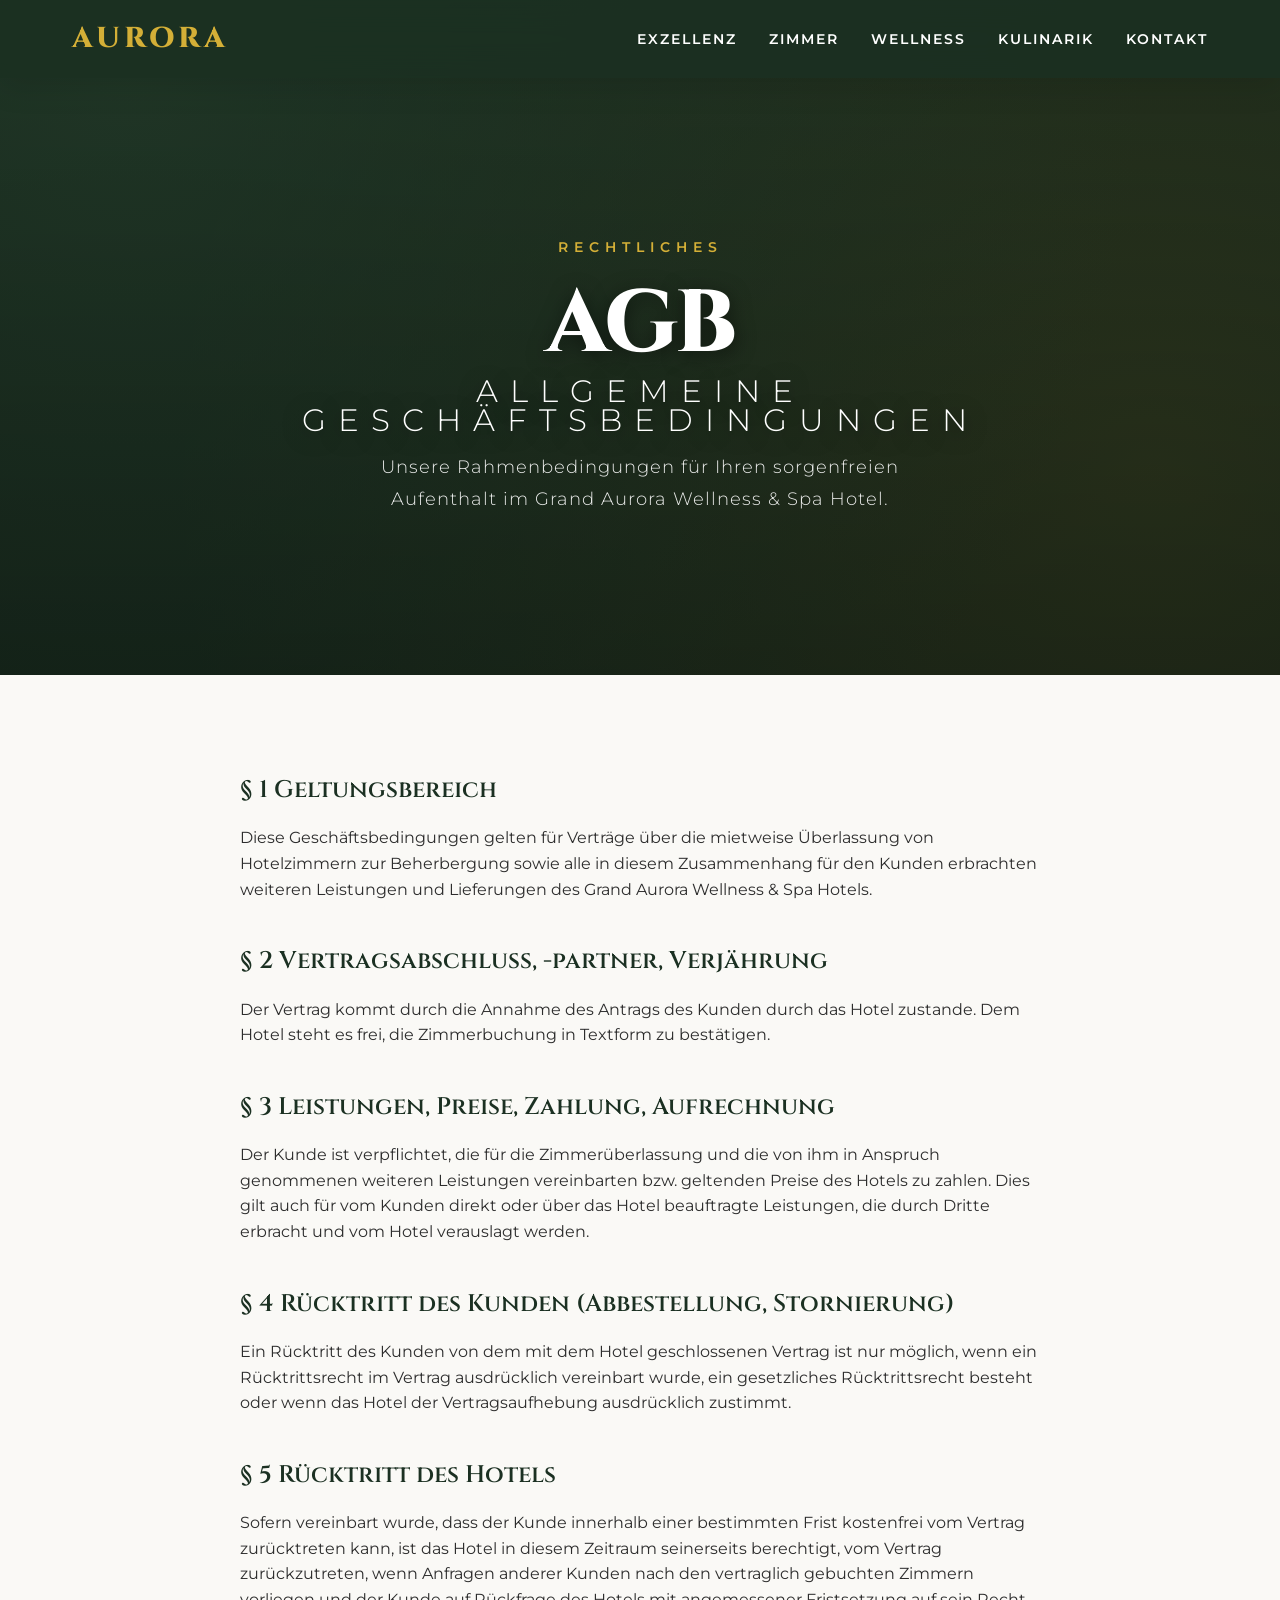
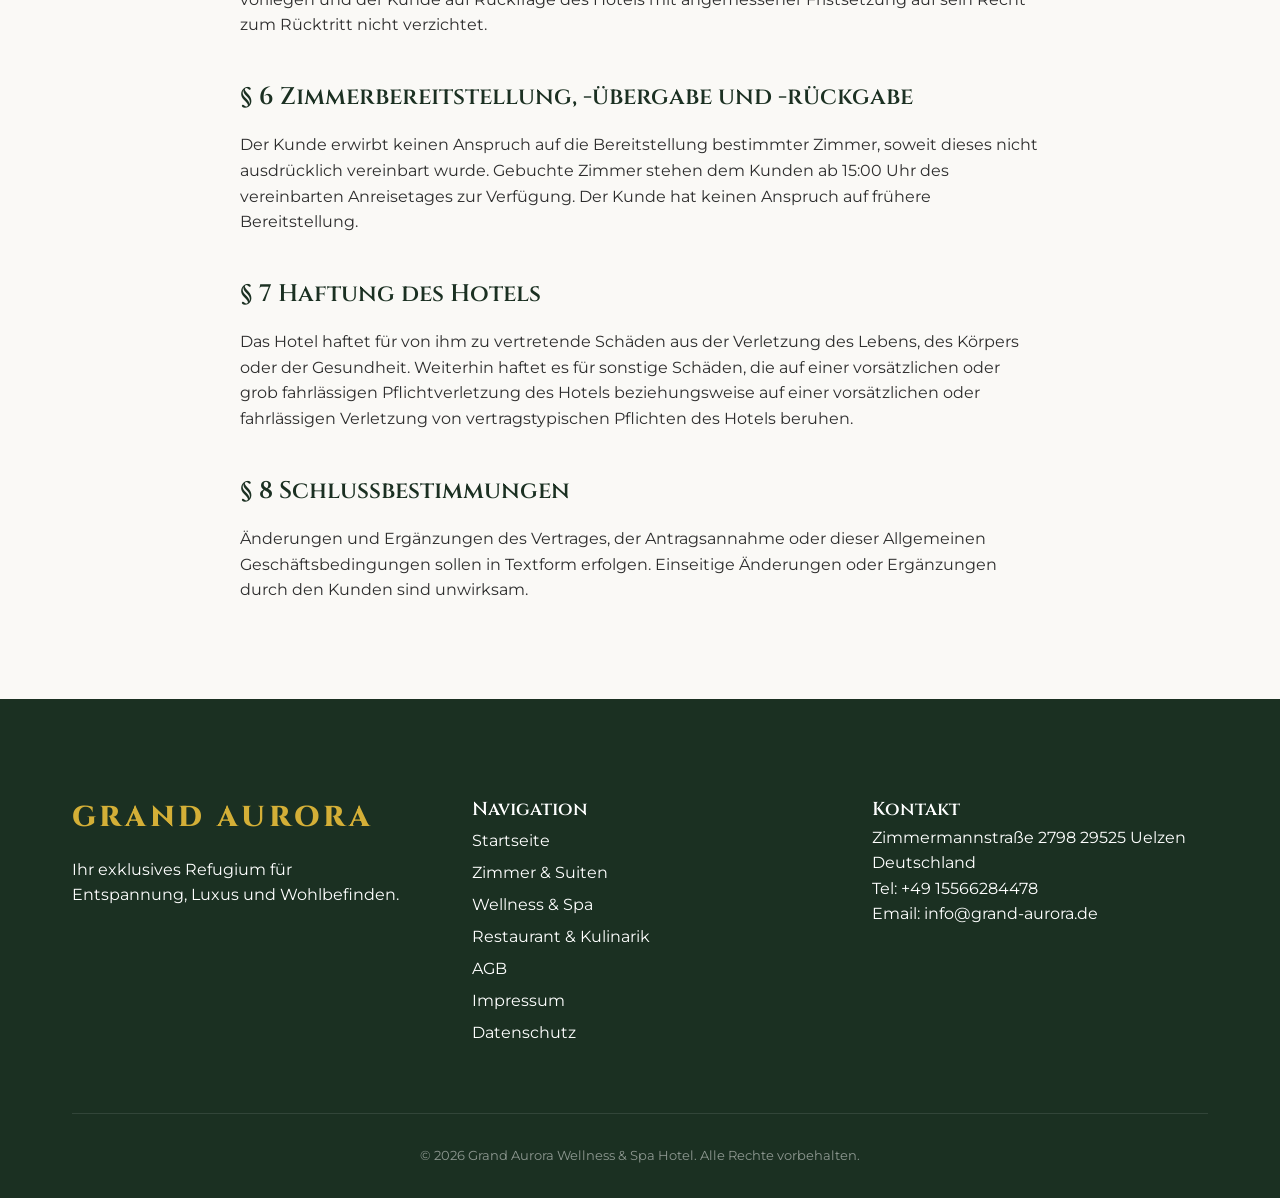
==== commit 1a26b9eb: "erste version" ====
--- a/agb.html
+++ b/agb.html
@@ -29,35 +29,59 @@
             <div class="modern-hero-content">
                 <span class="hero-tagline">Rechtliches</span>
                 <h1 class="hero-title-main">AGB<span>Allgemeine Geschäftsbedingungen</span></h1>
-                <p class="hero-description-creative">Unsere Rahmenbedingungen für Ihren sorgenfreien Aufenthalt im Grand Aurora Wellness & Spa Hotel.</p>
+                <p class="hero-description-creative">Unsere Rahmenbedingungen für Ihren sorgenfreien Aufenthalt im Grand
+                    Aurora Wellness & Spa Hotel.</p>
             </div>
         </section>
 
         <section class="section container">
             <div class="fade-up" style="max-width: 800px; margin: 0 auto;">
                 <h2 style="margin-bottom: var(--spacing-sm); color: var(--primary-color);">§ 1 Geltungsbereich</h2>
-                <p>Diese Geschäftsbedingungen gelten für Verträge über die mietweise Überlassung von Hotelzimmern zur Beherbergung sowie alle in diesem Zusammenhang für den Kunden erbrachten weiteren Leistungen und Lieferungen des Grand Aurora Wellness & Spa Hotels.</p>
+                <p>Diese Geschäftsbedingungen gelten für Verträge über die mietweise Überlassung von Hotelzimmern zur
+                    Beherbergung sowie alle in diesem Zusammenhang für den Kunden erbrachten weiteren Leistungen und
+                    Lieferungen des Grand Aurora Wellness & Spa Hotels.</p>
 
-                <h2 style="margin: 2.5rem 0 1rem; color: var(--primary-color);">§ 2 Vertragsabschluss, -partner, Verjährung</h2>
-                <p>Der Vertrag kommt durch die Annahme des Antrags des Kunden durch das Hotel zustande. Dem Hotel steht es frei, die Zimmerbuchung in Textform zu bestätigen.</p>
+                <h2 style="margin: 2.5rem 0 1rem; color: var(--primary-color);">§ 2 Vertragsabschluss, -partner,
+                    Verjährung</h2>
+                <p>Der Vertrag kommt durch die Annahme des Antrags des Kunden durch das Hotel zustande. Dem Hotel steht
+                    es frei, die Zimmerbuchung in Textform zu bestätigen.</p>
 
-                <h2 style="margin: 2.5rem 0 1rem; color: var(--primary-color);">§ 3 Leistungen, Preise, Zahlung, Aufrechnung</h2>
-                <p>Der Kunde ist verpflichtet, die für die Zimmerüberlassung und die von ihm in Anspruch genommenen weiteren Leistungen vereinbarten bzw. geltenden Preise des Hotels zu zahlen. Dies gilt auch für vom Kunden direkt oder über das Hotel beauftragte Leistungen, die durch Dritte erbracht und vom Hotel verauslagt werden.</p>
+                <h2 style="margin: 2.5rem 0 1rem; color: var(--primary-color);">§ 3 Leistungen, Preise, Zahlung,
+                    Aufrechnung</h2>
+                <p>Der Kunde ist verpflichtet, die für die Zimmerüberlassung und die von ihm in Anspruch genommenen
+                    weiteren Leistungen vereinbarten bzw. geltenden Preise des Hotels zu zahlen. Dies gilt auch für vom
+                    Kunden direkt oder über das Hotel beauftragte Leistungen, die durch Dritte erbracht und vom Hotel
+                    verauslagt werden.</p>
 
-                <h2 style="margin: 2.5rem 0 1rem; color: var(--primary-color);">§ 4 Rücktritt des Kunden (Abbestellung, Stornierung)</h2>
-                <p>Ein Rücktritt des Kunden von dem mit dem Hotel geschlossenen Vertrag ist nur möglich, wenn ein Rücktrittsrecht im Vertrag ausdrücklich vereinbart wurde, ein gesetzliches Rücktrittsrecht besteht oder wenn das Hotel der Vertragsaufhebung ausdrücklich zustimmt.</p>
+                <h2 style="margin: 2.5rem 0 1rem; color: var(--primary-color);">§ 4 Rücktritt des Kunden (Abbestellung,
+                    Stornierung)</h2>
+                <p>Ein Rücktritt des Kunden von dem mit dem Hotel geschlossenen Vertrag ist nur möglich, wenn ein
+                    Rücktrittsrecht im Vertrag ausdrücklich vereinbart wurde, ein gesetzliches Rücktrittsrecht besteht
+                    oder wenn das Hotel der Vertragsaufhebung ausdrücklich zustimmt.</p>
 
                 <h2 style="margin: 2.5rem 0 1rem; color: var(--primary-color);">§ 5 Rücktritt des Hotels</h2>
-                <p>Sofern vereinbart wurde, dass der Kunde innerhalb einer bestimmten Frist kostenfrei vom Vertrag zurücktreten kann, ist das Hotel in diesem Zeitraum seinerseits berechtigt, vom Vertrag zurückzutreten, wenn Anfragen anderer Kunden nach den vertraglich gebuchten Zimmern vorliegen und der Kunde auf Rückfrage des Hotels mit angemessener Fristsetzung auf sein Recht zum Rücktritt nicht verzichtet.</p>
+                <p>Sofern vereinbart wurde, dass der Kunde innerhalb einer bestimmten Frist kostenfrei vom Vertrag
+                    zurücktreten kann, ist das Hotel in diesem Zeitraum seinerseits berechtigt, vom Vertrag
+                    zurückzutreten, wenn Anfragen anderer Kunden nach den vertraglich gebuchten Zimmern vorliegen und
+                    der Kunde auf Rückfrage des Hotels mit angemessener Fristsetzung auf sein Recht zum Rücktritt nicht
+                    verzichtet.</p>
 
-                <h2 style="margin: 2.5rem 0 1rem; color: var(--primary-color);">§ 6 Zimmerbereitstellung, -übergabe und -rückgabe</h2>
-                <p>Der Kunde erwirbt keinen Anspruch auf die Bereitstellung bestimmter Zimmer, soweit dieses nicht ausdrücklich vereinbart wurde. Gebuchte Zimmer stehen dem Kunden ab 15:00 Uhr des vereinbarten Anreisetages zur Verfügung. Der Kunde hat keinen Anspruch auf frühere Bereitstellung.</p>
+                <h2 style="margin: 2.5rem 0 1rem; color: var(--primary-color);">§ 6 Zimmerbereitstellung, -übergabe und
+                    -rückgabe</h2>
+                <p>Der Kunde erwirbt keinen Anspruch auf die Bereitstellung bestimmter Zimmer, soweit dieses nicht
+                    ausdrücklich vereinbart wurde. Gebuchte Zimmer stehen dem Kunden ab 15:00 Uhr des vereinbarten
+                    Anreisetages zur Verfügung. Der Kunde hat keinen Anspruch auf frühere Bereitstellung.</p>
 
                 <h2 style="margin: 2.5rem 0 1rem; color: var(--primary-color);">§ 7 Haftung des Hotels</h2>
-                <p>Das Hotel haftet für von ihm zu vertretende Schäden aus der Verletzung des Lebens, des Körpers oder der Gesundheit. Weiterhin haftet es für sonstige Schäden, die auf einer vorsätzlichen oder grob fahrlässigen Pflichtverletzung des Hotels beziehungsweise auf einer vorsätzlichen oder fahrlässigen Verletzung von vertragstypischen Pflichten des Hotels beruhen.</p>
-                
+                <p>Das Hotel haftet für von ihm zu vertretende Schäden aus der Verletzung des Lebens, des Körpers oder
+                    der Gesundheit. Weiterhin haftet es für sonstige Schäden, die auf einer vorsätzlichen oder grob
+                    fahrlässigen Pflichtverletzung des Hotels beziehungsweise auf einer vorsätzlichen oder fahrlässigen
+                    Verletzung von vertragstypischen Pflichten des Hotels beruhen.</p>
+
                 <h2 style="margin: 2.5rem 0 1rem; color: var(--primary-color);">§ 8 Schlussbestimmungen</h2>
-                <p>Änderungen und Ergänzungen des Vertrages, der Antragsannahme oder dieser Allgemeinen Geschäftsbedingungen sollen in Textform erfolgen. Einseitige Änderungen oder Ergänzungen durch den Kunden sind unwirksam.</p>
+                <p>Änderungen und Ergänzungen des Vertrages, der Antragsannahme oder dieser Allgemeinen
+                    Geschäftsbedingungen sollen in Textform erfolgen. Einseitige Änderungen oder Ergänzungen durch den
+                    Kunden sind unwirksam.</p>
             </div>
         </section>
     </main>
@@ -83,7 +107,9 @@
                 </div>
                 <div>
                     <h3>Kontakt</h3>
-                    <p>Zimmermannstraße 2798 29525 Uelzen 52.960531, 10.576723</p>
+                    <p>Zimmermannstraße 2798
+                        29525 Uelzen
+                        Deutschland</p>
                     <p>Tel: +49 15566284478</p>
                     <p>Email: info@grand-aurora.de</p>
                 </div>
@@ -107,4 +133,4 @@
     </script>
 </body>
 
-</html>
+</html>
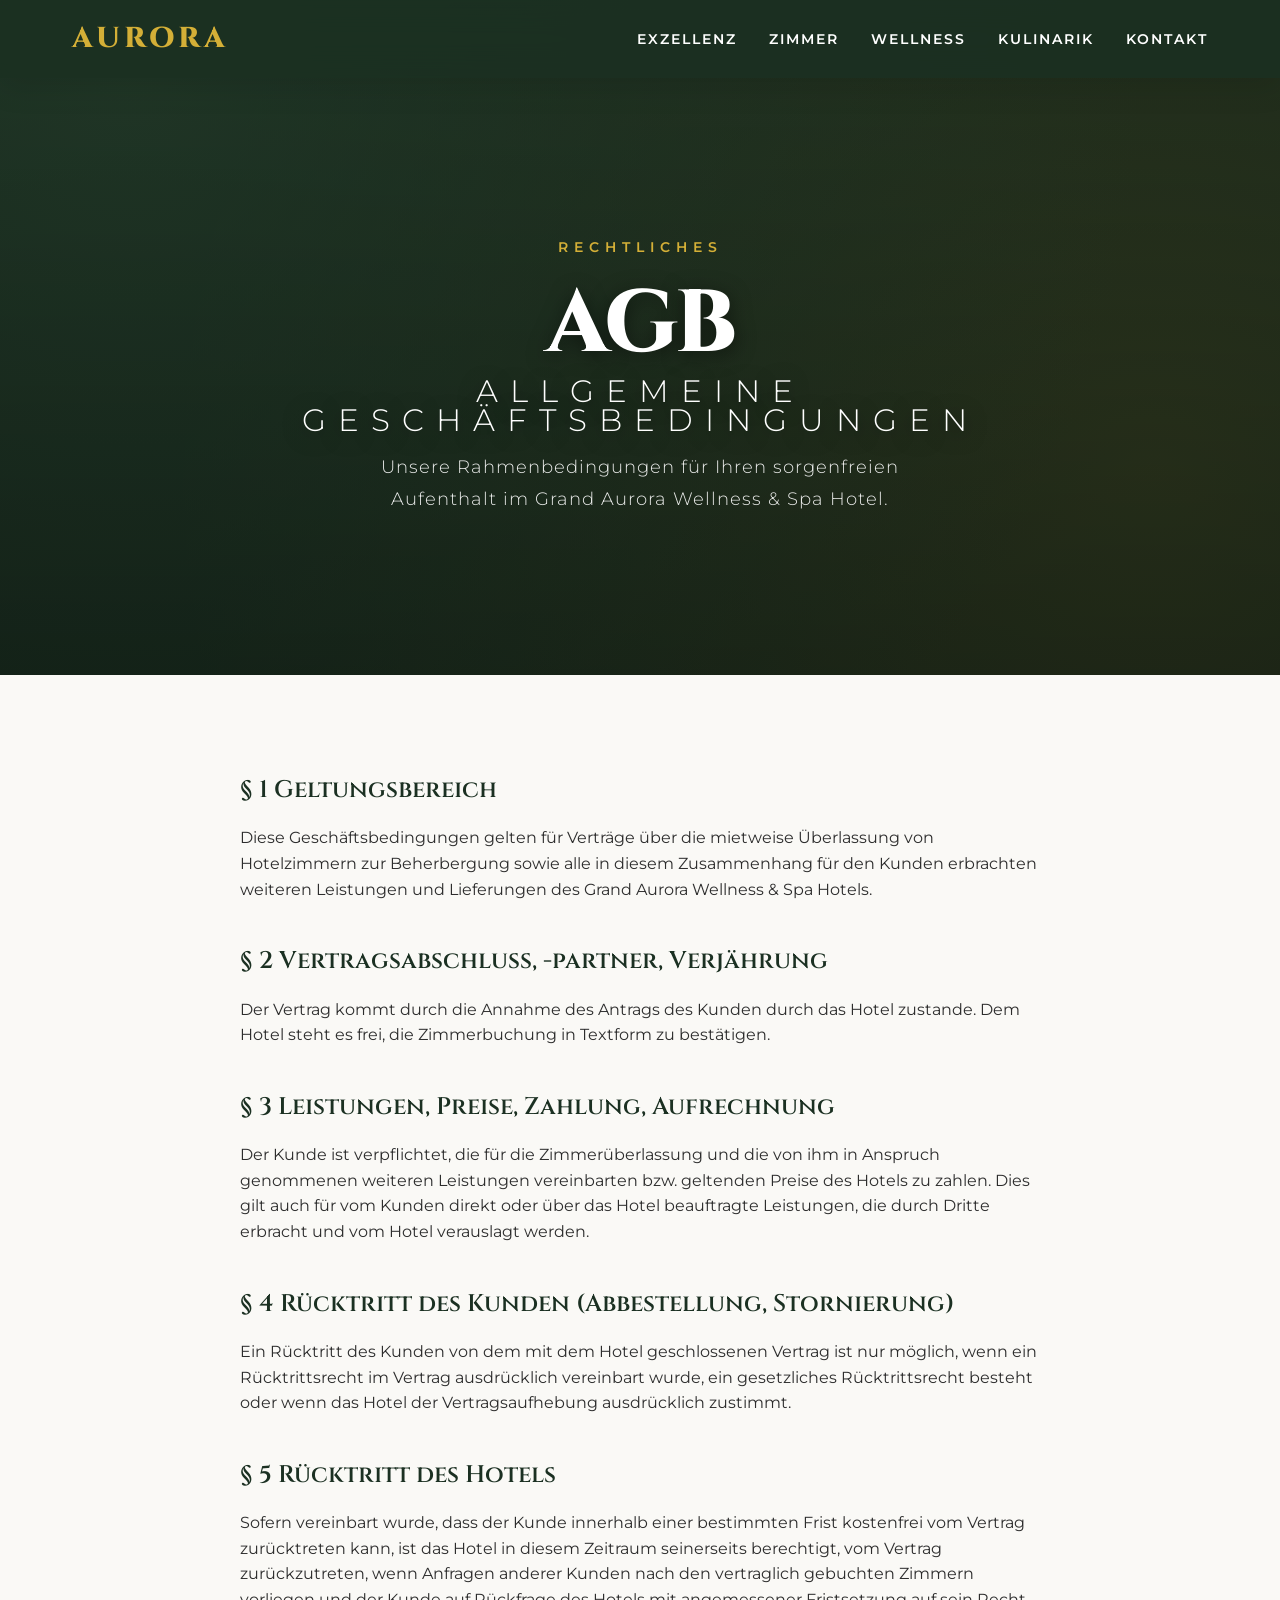
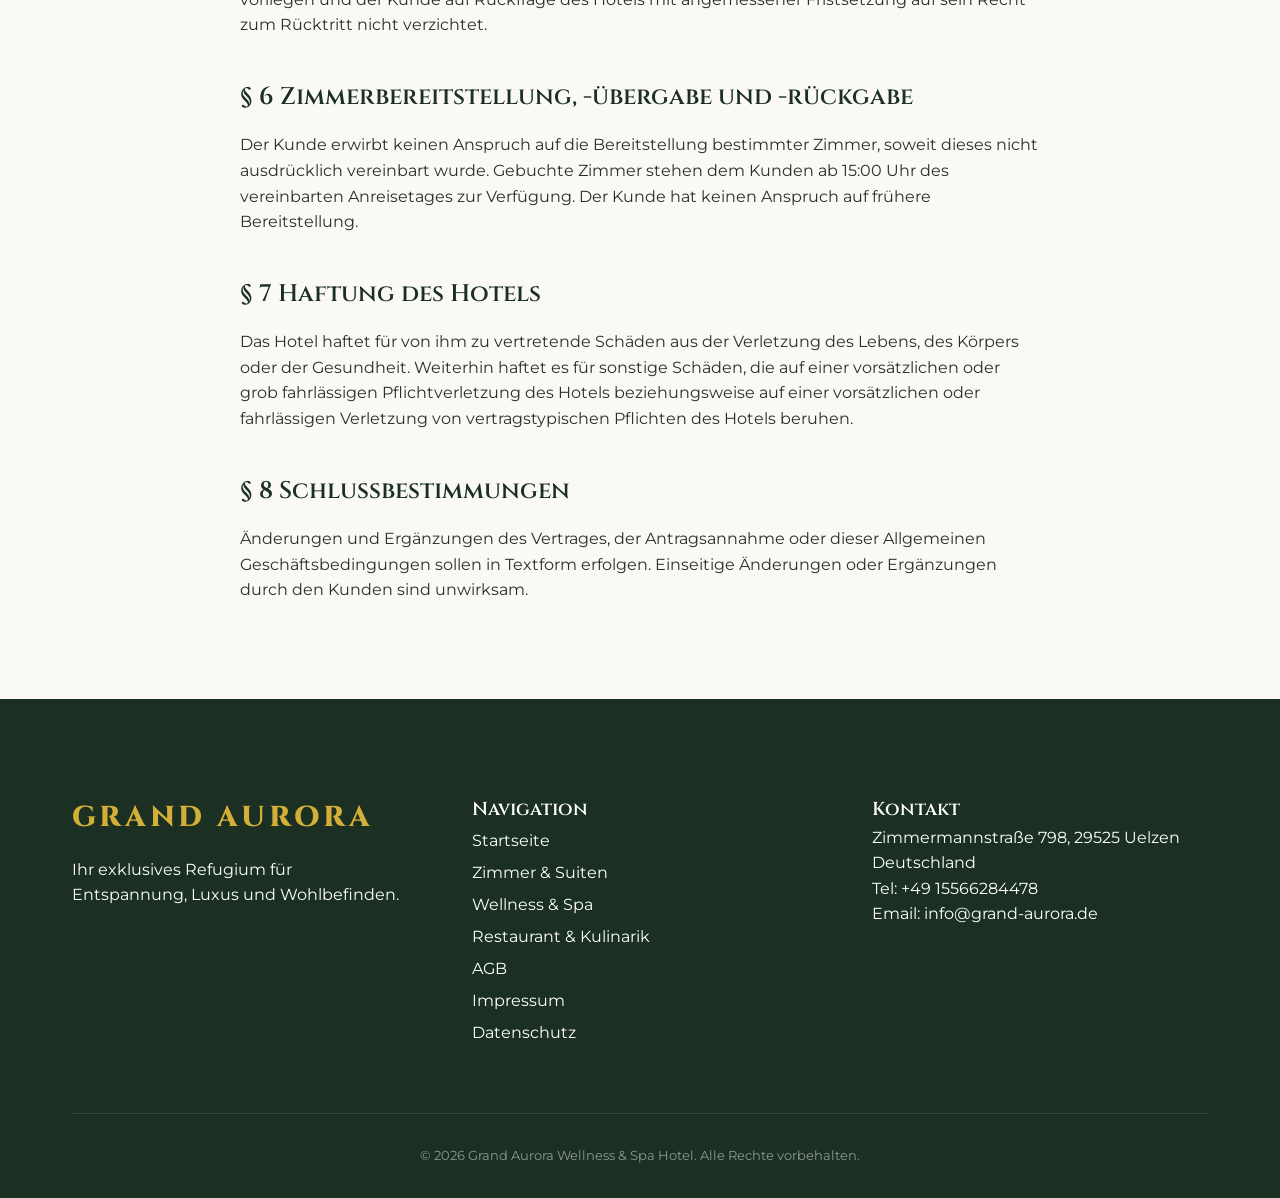
==== commit 58eb166a: "Update address to Zimmermannstraße 798" ====
--- a/agb.html
+++ b/agb.html
@@ -107,7 +107,7 @@
                 </div>
                 <div>
                     <h3>Kontakt</h3>
-                    <p>Zimmermannstraße 2798
+                    <p>Zimmermannstraße 798,
                         29525 Uelzen
                         Deutschland</p>
                     <p>Tel: +49 15566284478</p>
